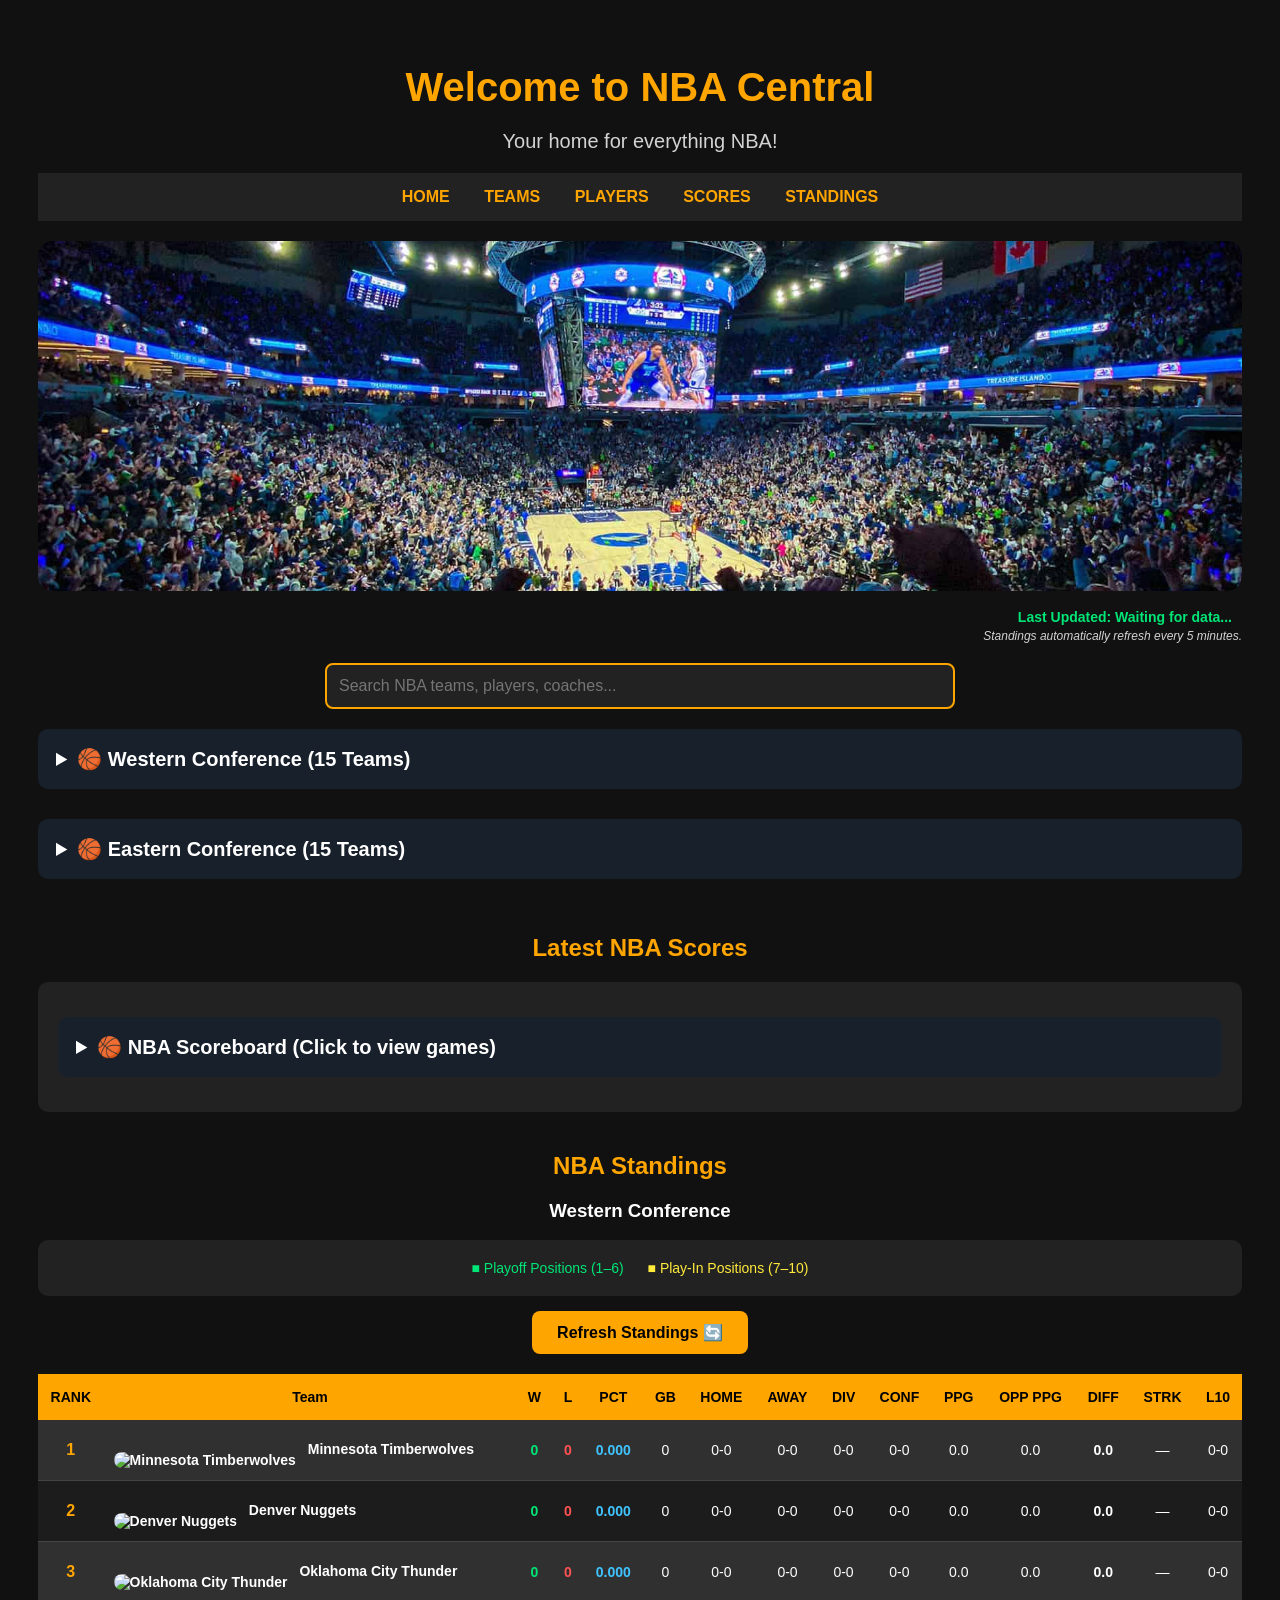
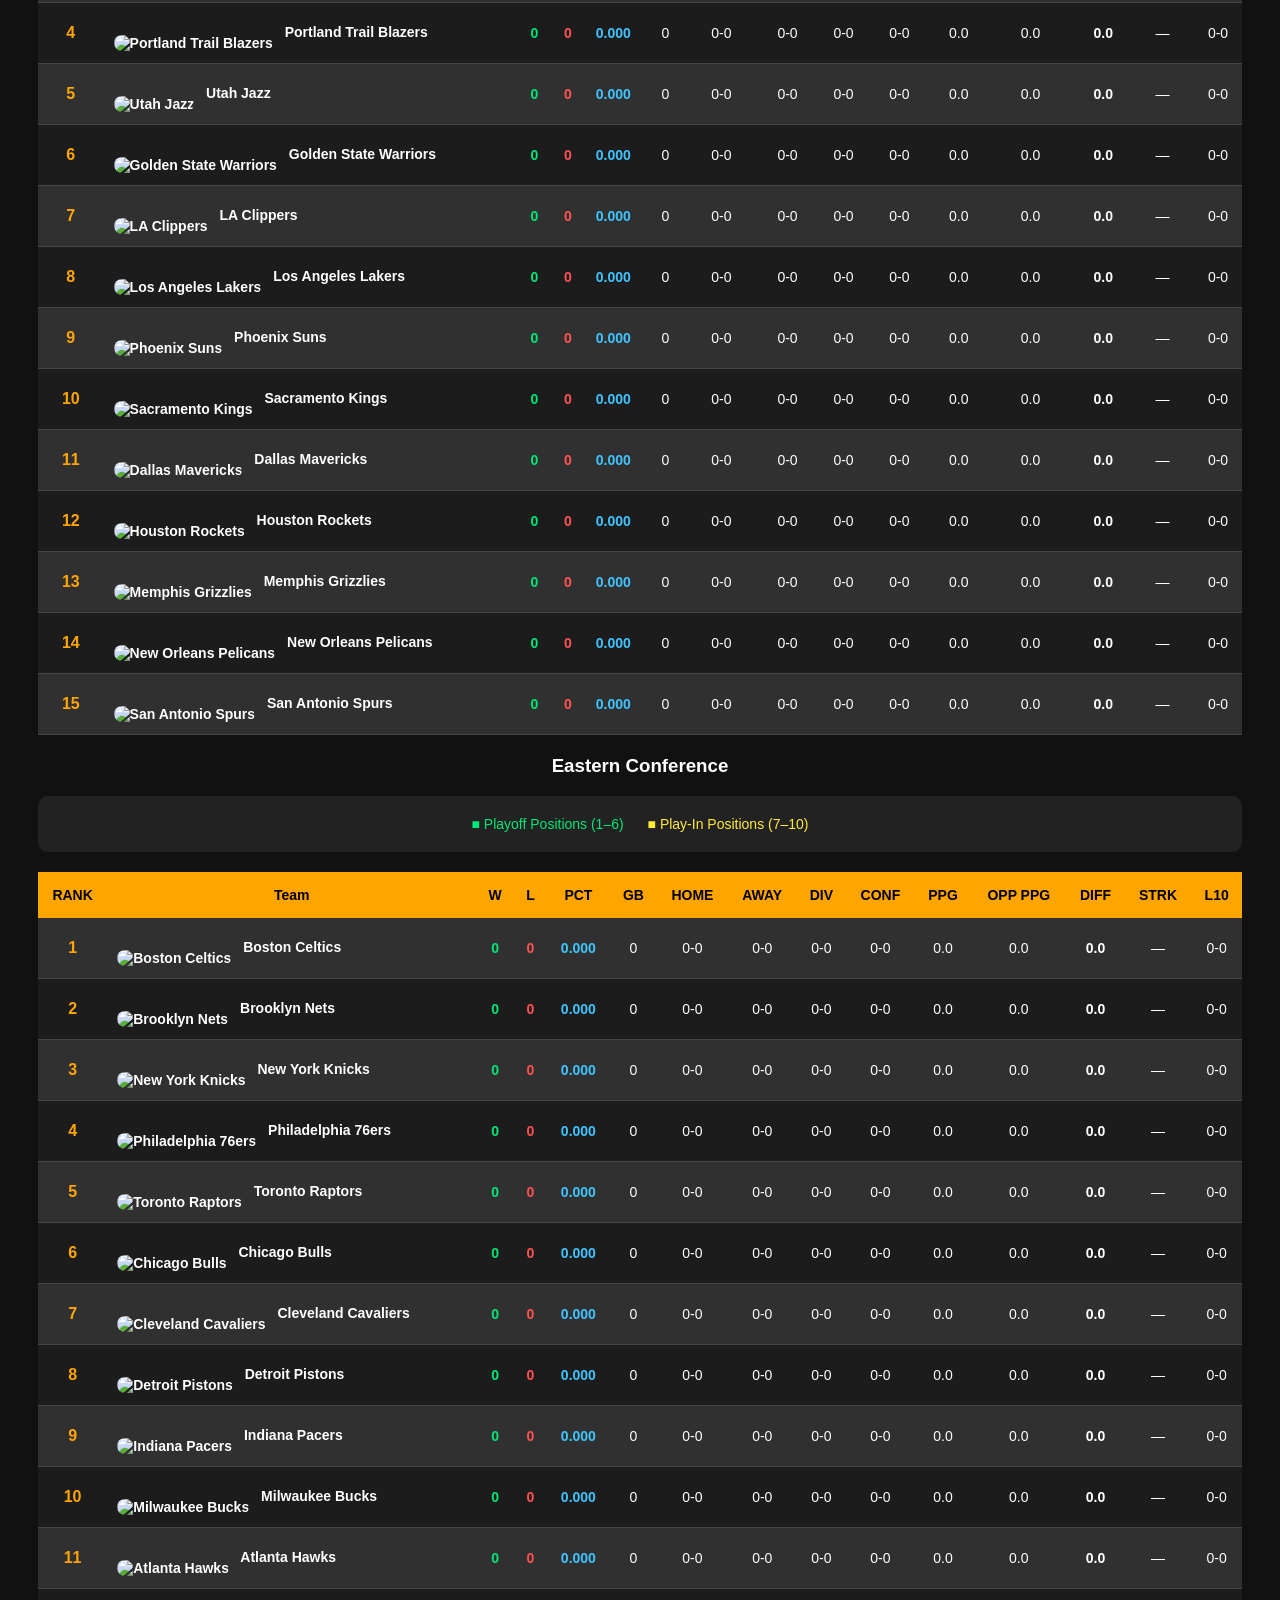
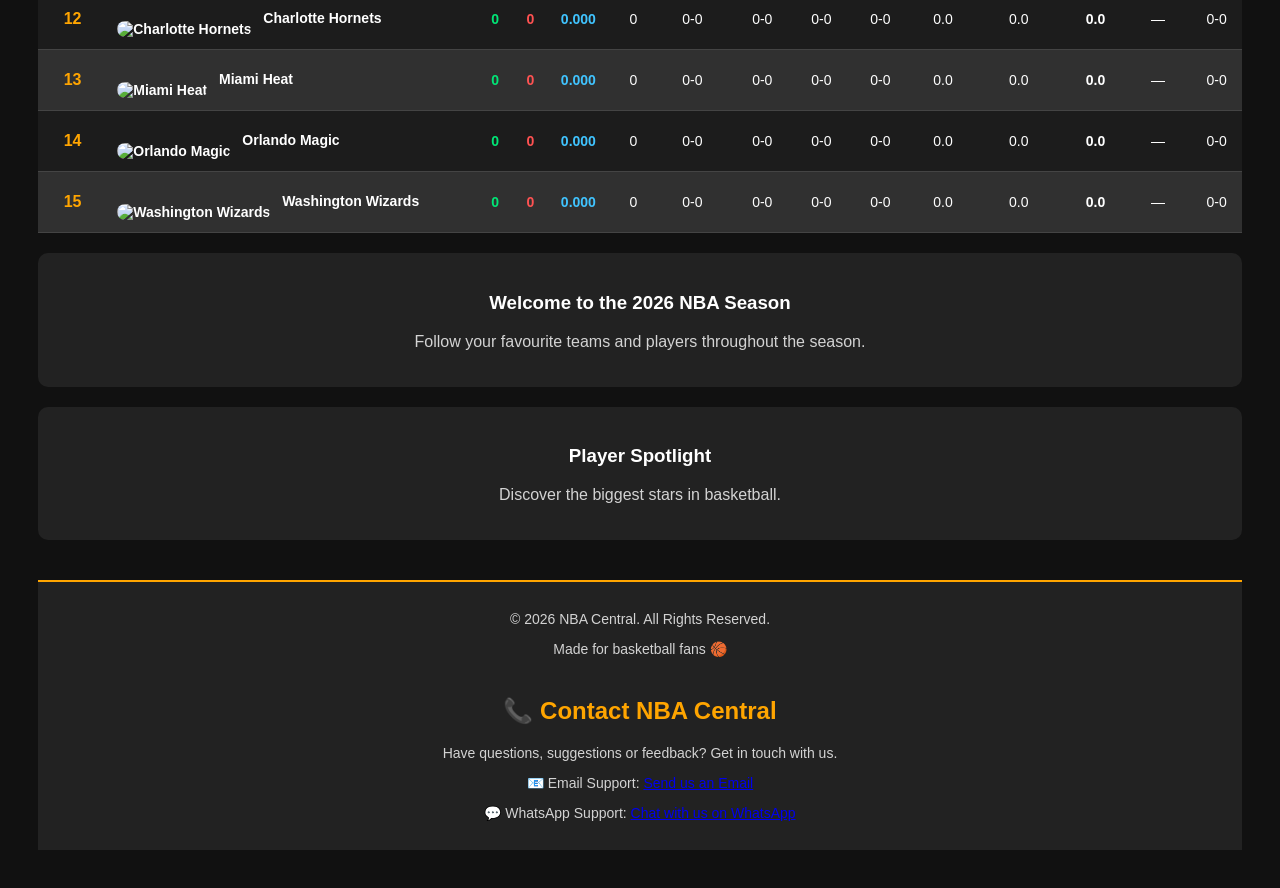
==== index.html @ dec72e50 "Add files via upload" ====
<!DOCTYPE html>
<html>
<head>
    <title>NBA Central</title>
    <link rel="stylesheet" href="style.css">
</head>
<body>

    <h1 id="home">Welcome to NBA Central</h1>

    <p>Your home for everything NBA!</p>
    <nav>
    <a href="#home">HOME</a>
    <a href="#teams">TEAMS</a>
    <a href="#players">PLAYERS</a>
    <a href="#scores">SCORES</a>
    <a href="#standings">STANDINGS</a>
</nav>
<img src="nba.jpg" alt="NBA Basketball" width="100%">
<p id="last-updated">Last Updated: Waiting for data...</p>
<p class="refresh-note">Standings automatically refresh every 5 minutes.</p>
<input
    type="text"
    id="team-search"
    placeholder="Search NBA teams, players, coaches..."
    autocomplete="off"
    >
    <details>
    <summary>🏀 Western Conference (15 Teams)</summary>
<details>
    <summary>🏔️ Northwest Division (5 Teams)</summary>
<details class="team-card">
    <summary>Minnesota Timberwolves 🐺</summary>

    <p>Conference: Western</p>
    <p>Division: Northwest</p>
    <p>Home: Minneapolis</p>
    <h4>Coaching Staff</h4>

<h5>Head Coach</h5>
<ul>
    <li>Chris Finch</li>
</ul>

<h5>Assistant Coaches</h5>
<ul>
    <li>Pablo Prigioni</li>
    <li>Elston Turner</li>
</ul>
    <h4>Team Roster</h4>

<div id="wolves-roster">
    <p>Loading roster...</p>
</div>
<h4>Injury Report 🏥</h4>

<div id="wolves-injuries">
    <p>Loading injury report...</p>
</div>
<h4>Western Conference Standings</h4>

<div id="wolves-standings">
    <p>Loading standings...</p>
</div>
</details>
<div class="team-card">
    <h3>Denver Nuggets</h3>
    <p>Conference: Western</p>
    <p>Division: Northwest</p>
    <p>Home: Denver</p>
</div>
<div class="team-card">
    <h3>Oklahoma City Thunder</h3>
    <p>Conference: Western</p>
    <p>Division: Northwest</p>
    <p>Home: Oklahoma City</p>
</div>
<div class="team-card">
    <h3>Portland Trail Blazers</h3>
    <p>Conference: Western</p>
    <p>Division: Northwest</p>
    <p>Home: Portland</p>
</div>
<div class="team-card">
    <h3>Utah Jazz</h3>
    <p>Conference: Western</p>
    <p>Division: Northwest</p>
    <p>Home: Salt Lake City</p>
</div>
</details>
<details>
    <summary>🌊 Pacific Division (5 Teams)</summary>
<div class="team-card">
    <h3>Golden State Warriors</h3>
    <p>Conference: Western</p>
    <p>Division: Pacific</p>
    <p>Home: San Francisco</p>
</div>
<div class="team-card">
    <h3>Los Angeles Clippers</h3>
    <p>Conference: Western</p>
    <p>Division: Pacific</p>
    <p>Home: Los Angeles</p>
</div>
<div class="team-card">
    <h3>Los Angeles Lakers</h3>
    <p>Conference: Western</p>
    <p>Division: Pacific</p>
    <p>Home: Los Angeles</p>
</div>
<div class="team-card">
    <h3>Phoenix Suns</h3>
    <p>Conference: Western</p>
    <p>Division: Pacific</p>
    <p>Home: Phoenix</p>
</div>
<div class="team-card">
    <h3>Sacramento Kings</h3>
    <p>Conference: Western</p>
    <p>Division: Pacific</p>
    <p>Home: Sacramento</p>
</div>
</details>
<details>
    <summary>⭐ Southwest Division (5 Teams)</summary>
<div class="team-card">
    <h3>Dallas Mavericks</h3>
    <p>Conference: Western</p>
    <p>Division: Southwest</p>
    <p>Home: Dallas</p>
</div>
<div class="team-card">
    <h3>Houston Rockets</h3>
    <p>Conference: Western</p>
    <p>Division: Southwest</p>
    <p>Home: Houston</p>
</div>
<div class="team-card">
    <h3>Memphis Grizzlies</h3>
    <p>Conference: Western</p>
    <p>Division: Southwest</p>
    <p>Home: Memphis</p>
</div>
<div class="team-card">
    <h3>New Orleans Pelicans</h3>
    <p>Conference: Western</p>
    <p>Division: Southwest</p>
    <p>Home: New Orleans</p>
</div>
<div class="team-card">
    <h3>San Antonio Spurs</h3>
    <p>Conference: Western</p>
    <p>Division: Southwest</p>
    <p>Home: San Antonio</p>
</div>
</details>
</details>
<details>
    <summary>🏀 Eastern Conference (15 Teams)</summary>
<details>
    <summary>🌆 Atlantic Division (5 Teams)</summary>
<div class="team-card">
    <h3>Boston Celtics</h3>
    <p>Conference: Eastern</p>
    <p>Division: Atlantic</p>
    <p>Home: Boston</p>
</div>
<div class="team-card">
    <h3>Brooklyn Nets</h3>
    <p>Conference: Eastern</p>
    <p>Division: Atlantic</p>
    <p>Home: Brooklyn</p>
</div>
<div class="team-card">
    <h3>New York Knicks</h3>
    <p>Conference: Eastern</p>
    <p>Division: Atlantic</p>
    <p>Home: New York</p>
</div>
<div class="team-card">
    <h3>Philadelphia 76ers</h3>
    <p>Conference: Eastern</p>
    <p>Division: Atlantic</p>
    <p>Home: Philadelphia</p>
</div>
<div class="team-card">
    <h3>Toronto Raptors</h3>
    <p>Conference: Eastern</p>
    <p>Division: Atlantic</p>
    <p>Home: Toronto</p>
</div>
</details>
<details>
    <summary>🏙️ Central Division (5 Teams)</summary>
<div class="team-card">
    <h3>Chicago Bulls</h3>
    <p>Conference: Eastern</p>
    <p>Division: Central</p>
    <p>Home: Chicago</p>
</div>
<div class="team-card">
    <h3>Cleveland Cavaliers</h3>
    <p>Conference: Eastern</p>
    <p>Division: Central</p>
    <p>Home: Cleveland</p>
</div>
<div class="team-card">
    <h3>Detroit Pistons</h3>
    <p>Conference: Eastern</p>
    <p>Division: Central</p>
    <p>Home: Detroit</p>
</div>
<div class="team-card">
    <h3>Indiana Pacers</h3>
    <p>Conference: Eastern</p>
    <p>Division: Central</p>
    <p>Home: Indianapolis</p>
</div>
<div class="team-card">
    <h3>Milwaukee Bucks</h3>
    <p>Conference: Eastern</p>
    <p>Division: Central</p>
    <p>Home: Milwaukee</p>
</div>
</details>
<details>
    <summary>🌴 Southeast Division (5 Teams)</summary>
<div class="team-card">
    <h3>Atlanta Hawks</h3>
    <p>Conference: Eastern</p>
    <p>Division: Southeast</p>
    <p>Home: Atlanta</p>
</div>
<div class="team-card">
    <h3>Charlotte Hornets</h3>
    <p>Conference: Eastern</p>
    <p>Division: Southeast</p>
    <p>Home: Charlotte</p>
</div>
<div class="team-card">
    <h3>Miami Heat</h3>
    <p>Conference: Eastern</p>
    <p>Division: Southeast</p>
    <p>Home: Miami</p>
</div>
<div class="team-card">
    <h3>Orlando Magic</h3>
    <p>Conference: Eastern</p>
    <p>Division: Southeast</p>
    <p>Home: Orlando</p>
</div>
<div class="team-card">
    <h3>Washington Wizards</h3>
    <p>Conference: Eastern</p>
    <p>Division: Southeast</p>
    <p>Home: Washington, D.C.</p>
</div>
</details>
</details>
<h2 id="scores">Latest NBA Scores</h2>
<div>
    <details>
    <summary>🏀 NBA Scoreboard (Click to view games)</summary>
    <details>
    <summary>🔴 Live Games (Click to view)</summary>
    <div id="live-games">
    <h4>🔴 Live Games</h4>
</div>
</details>
<details>
    <summary>📅 Upcoming Fixtures (Click to view)</summary>
    <div id="upcoming-games">
</div>
</details>
<details>
    <summary>🏁 Past Results (Click to view)</summary>
    <div id="past-games">
</div>
</details>
</details>
</div>
<h2 id="standings">NBA Standings</h2>
<h3>Western Conference</h3>
<div class="playoff-legend">
    <span class="legend-playoff">■ Playoff Positions (1–6)</span>
    <span class="legend-playin">■ Play-In Positions (7–10)</span>
</div>
</div>
<button id="refresh-button">Refresh Standings 🔄</button>
<table id="west-standings">
    <tr>
        <th>RANK</th>
        <th>Team</th>
        <th>W</th>
        <th>L</th>
        <th>PCT</th>
        <th>GB</th>
        <th>HOME</th>
        <th>AWAY</th>
        <th>DIV</th>
        <th>CONF</th>
        <th>PPG</th>
        <th>OPP PPG</th>
        <th>DIFF</th>
        <th>STRK</th>
        <th>L10</th>
    </tr>
    <tr>
    <td>1</td>
    <td><img class="team-logo" src="https://a.espncdn.com/i/teamlogos/nba/500/min.png" alt="Minnesota Timberwolves"> Minnesota Timberwolves</td>
    <td>0</td>
    <td>0</td>
    <td>0.000</td>
    <td>0</td>
    <td>0-0</td>
    <td>0-0</td>
    <td>0-0</td>
    <td>0-0</td>
    <td>0.0</td>
    <td>0.0</td>
    <td>0.0</td>
    <td>—</td>
    <td>0-0</td>
</tr>
<tr>
    <td>2</td>
    <td><img class="team-logo" src="https://a.espncdn.com/i/teamlogos/nba/500/den.png" alt="Denver Nuggets"> Denver Nuggets</td>
    <td>0</td><td>0</td><td>0.000</td><td>0</td>
    <td>0-0</td><td>0-0</td><td>0-0</td><td>0-0</td>
    <td>0.0</td><td>0.0</td><td>0.0</td><td>—</td><td>0-0</td>
</tr>
<tr>
    <td>3</td>
    <td><img class="team-logo" src="https://a.espncdn.com/i/teamlogos/nba/500/okc.png" alt="Oklahoma City Thunder"> Oklahoma City Thunder</td>
    <td>0</td><td>0</td><td>0.000</td><td>0</td>
    <td>0-0</td><td>0-0</td><td>0-0</td><td>0-0</td>
    <td>0.0</td><td>0.0</td><td>0.0</td><td>—</td><td>0-0</td>
</tr>
<tr>
    <td>4</td>
    <td><img class="team-logo" src="https://a.espncdn.com/i/teamlogos/nba/500/por.png" alt="Portland Trail Blazers"> Portland Trail Blazers</td>
    <td>0</td><td>0</td><td>0.000</td><td>0</td>
    <td>0-0</td><td>0-0</td><td>0-0</td><td>0-0</td>
    <td>0.0</td><td>0.0</td><td>0.0</td><td>—</td><td>0-0</td>
</tr>
<tr>
    <td>5</td>
    <td><img class="team-logo" src="https://a.espncdn.com/i/teamlogos/nba/500/utah.png" alt="Utah Jazz"> Utah Jazz</td>
    <td>0</td><td>0</td><td>0.000</td><td>0</td>
    <td>0-0</td><td>0-0</td><td>0-0</td><td>0-0</td>
    <td>0.0</td><td>0.0</td><td>0.0</td><td>—</td><td>0-0</td>
</tr>
<tr>
    <td>6</td>
    <td><img class="team-logo" src="https://a.espncdn.com/i/teamlogos/nba/500/gs.png" alt="Golden State Warriors"> Golden State Warriors</td>
    <td>0</td><td>0</td><td>0.000</td><td>0</td>
    <td>0-0</td><td>0-0</td><td>0-0</td><td>0-0</td>
    <td>0.0</td><td>0.0</td><td>0.0</td><td>—</td><td>0-0</td>
</tr>
<tr>
    <td>7</td>
    <td><img class="team-logo" src="https://a.espncdn.com/i/teamlogos/nba/500/lac.png" alt="LA Clippers"> LA Clippers</td>
    <td>0</td><td>0</td><td>0.000</td><td>0</td>
    <td>0-0</td><td>0-0</td><td>0-0</td><td>0-0</td>
    <td>0.0</td><td>0.0</td><td>0.0</td><td>—</td><td>0-0</td>
</tr>
<tr>
    <td>8</td>
    <td><img class="team-logo" src="https://a.espncdn.com/i/teamlogos/nba/500/lal.png" alt="Los Angeles Lakers"> Los Angeles Lakers</td>
    <td>0</td><td>0</td><td>0.000</td><td>0</td>
    <td>0-0</td><td>0-0</td><td>0-0</td><td>0-0</td>
    <td>0.0</td><td>0.0</td><td>0.0</td><td>—</td><td>0-0</td>
</tr>
<tr>
    <td>9</td>
    <td><img class="team-logo" src="https://a.espncdn.com/i/teamlogos/nba/500/phx.png" alt="Phoenix Suns"> Phoenix Suns</td>
    <td>0</td><td>0</td><td>0.000</td><td>0</td>
    <td>0-0</td><td>0-0</td><td>0-0</td><td>0-0</td>
    <td>0.0</td><td>0.0</td><td>0.0</td><td>—</td><td>0-0</td>
</tr>
<tr>
    <td>10</td>
    <td><img class="team-logo" src="https://a.espncdn.com/i/teamlogos/nba/500/sac.png" alt="Sacramento Kings"> Sacramento Kings</td>
    <td>0</td><td>0</td><td>0.000</td><td>0</td>
    <td>0-0</td><td>0-0</td><td>0-0</td><td>0-0</td>
    <td>0.0</td><td>0.0</td><td>0.0</td><td>—</td><td>0-0</td>
</tr>
<tr>
    <td>11</td>
    <td><img class="team-logo" src="https://a.espncdn.com/i/teamlogos/nba/500/dal.png" alt="Dallas Mavericks"> Dallas Mavericks</td>
    <td>0</td><td>0</td><td>0.000</td><td>0</td>
    <td>0-0</td><td>0-0</td><td>0-0</td><td>0-0</td>
    <td>0.0</td><td>0.0</td><td>0.0</td><td>—</td><td>0-0</td>
</tr>
<tr>
    <td>12</td>
    <td><img class="team-logo" src="https://a.espncdn.com/i/teamlogos/nba/500/hou.png" alt="Houston Rockets"> Houston Rockets</td>
    <td>0</td><td>0</td><td>0.000</td><td>0</td>
    <td>0-0</td><td>0-0</td><td>0-0</td><td>0-0</td>
    <td>0.0</td><td>0.0</td><td>0.0</td><td>—</td><td>0-0</td>
</tr>
<tr>
    <td>13</td>
    <td><img class="team-logo" src="https://a.espncdn.com/i/teamlogos/nba/500/mem.png" alt="Memphis Grizzlies"> Memphis Grizzlies</td>
    <td>0</td><td>0</td><td>0.000</td><td>0</td>
    <td>0-0</td><td>0-0</td><td>0-0</td><td>0-0</td>
    <td>0.0</td><td>0.0</td><td>0.0</td><td>—</td><td>0-0</td>
</tr>
<tr>
    <td>14</td>
    <td><img class="team-logo" src="https://a.espncdn.com/i/teamlogos/nba/500/no.png" alt="New Orleans Pelicans"> New Orleans Pelicans</td>
    <td>0</td><td>0</td><td>0.000</td><td>0</td>
    <td>0-0</td><td>0-0</td><td>0-0</td><td>0-0</td>
    <td>0.0</td><td>0.0</td><td>0.0</td><td>—</td><td>0-0</td>
</tr>
<tr>
    <td>15</td>
    <td><img class="team-logo" src="https://a.espncdn.com/i/teamlogos/nba/500/sa.png" alt="San Antonio Spurs"> San Antonio Spurs</td>
    <td>0</td><td>0</td><td>0.000</td><td>0</td>
    <td>0-0</td><td>0-0</td><td>0-0</td><td>0-0</td>
    <td>0.0</td><td>0.0</td><td>0.0</td><td>—</td><td>0-0</td>
</tr>
</table>
<h3>Eastern Conference</h3>
<div class="playoff-legend">
    <span class="legend-playoff">■ Playoff Positions (1–6)</span>
    <span class="legend-playin">■ Play-In Positions (7–10)</span>
</div>
<table id="east-standings">
    <tr>
        <th>RANK</th>
        <th>Team</th>
        <th>W</th>
        <th>L</th>
        <th>PCT</th>
        <th>GB</th>
        <th>HOME</th>
        <th>AWAY</th>
        <th>DIV</th>
        <th>CONF</th>
        <th>PPG</th>
        <th>OPP PPG</th>
        <th>DIFF</th>
        <th>STRK</th>
        <th>L10</th>
    </tr>
    <tr>
    <td>1</td>
    <td><img class="team-logo" src="https://a.espncdn.com/i/teamlogos/nba/500/bos.png" alt="Boston Celtics"> Boston Celtics</td>
    <td>0</td><td>0</td><td>0.000</td><td>0</td>
    <td>0-0</td><td>0-0</td><td>0-0</td><td>0-0</td>
    <td>0.0</td><td>0.0</td><td>0.0</td><td>—</td><td>0-0</td>
</tr>
<tr>
    <td>2</td>
    <td><img class="team-logo" src="https://a.espncdn.com/i/teamlogos/nba/500/bkn.png" alt="Brooklyn Nets"> Brooklyn Nets</td>
    <td>0</td><td>0</td><td>0.000</td><td>0</td>
    <td>0-0</td><td>0-0</td><td>0-0</td><td>0-0</td>
    <td>0.0</td><td>0.0</td><td>0.0</td><td>—</td><td>0-0</td>
</tr>
<tr>
    <td>3</td>
    <td><img class="team-logo" src="https://a.espncdn.com/i/teamlogos/nba/500/ny.png" alt="New York Knicks"> New York Knicks</td>
    <td>0</td><td>0</td><td>0.000</td><td>0</td>
    <td>0-0</td><td>0-0</td><td>0-0</td><td>0-0</td>
    <td>0.0</td><td>0.0</td><td>0.0</td><td>—</td><td>0-0</td>
</tr>
<tr>
    <td>4</td>
    <td><img class="team-logo" src="https://a.espncdn.com/i/teamlogos/nba/500/phi.png" alt="Philadelphia 76ers"> Philadelphia 76ers</td>
    <td>0</td><td>0</td><td>0.000</td><td>0</td>
    <td>0-0</td><td>0-0</td><td>0-0</td><td>0-0</td>
    <td>0.0</td><td>0.0</td><td>0.0</td><td>—</td><td>0-0</td>
</tr>
<tr>
    <td>5</td>
    <td><img class="team-logo" src="https://a.espncdn.com/i/teamlogos/nba/500/tor.png" alt="Toronto Raptors"> Toronto Raptors</td>
    <td>0</td><td>0</td><td>0.000</td><td>0</td>
    <td>0-0</td><td>0-0</td><td>0-0</td><td>0-0</td>
    <td>0.0</td><td>0.0</td><td>0.0</td><td>—</td><td>0-0</td>
</tr>
<tr>
    <td>6</td>
    <td><img class="team-logo" src="https://a.espncdn.com/i/teamlogos/nba/500/chi.png" alt="Chicago Bulls"> Chicago Bulls</td>
    <td>0</td><td>0</td><td>0.000</td><td>0</td>
    <td>0-0</td><td>0-0</td><td>0-0</td><td>0-0</td>
    <td>0.0</td><td>0.0</td><td>0.0</td><td>—</td><td>0-0</td>
</tr>
<tr>
    <td>7</td>
    <td><img class="team-logo" src="https://a.espncdn.com/i/teamlogos/nba/500/cle.png" alt="Cleveland Cavaliers"> Cleveland Cavaliers</td>
    <td>0</td><td>0</td><td>0.000</td><td>0</td>
    <td>0-0</td><td>0-0</td><td>0-0</td><td>0-0</td>
    <td>0.0</td><td>0.0</td><td>0.0</td><td>—</td><td>0-0</td>
</tr>
<tr>
    <td>8</td>
    <td><img class="team-logo" src="https://a.espncdn.com/i/teamlogos/nba/500/det.png" alt="Detroit Pistons"> Detroit Pistons</td>
    <td>0</td><td>0</td><td>0.000</td><td>0</td>
    <td>0-0</td><td>0-0</td><td>0-0</td><td>0-0</td>
    <td>0.0</td><td>0.0</td><td>0.0</td><td>—</td><td>0-0</td>
</tr>
<tr>
    <td>9</td>
    <td><img class="team-logo" src="https://a.espncdn.com/i/teamlogos/nba/500/ind.png" alt="Indiana Pacers"> Indiana Pacers</td>
    <td>0</td><td>0</td><td>0.000</td><td>0</td>
    <td>0-0</td><td>0-0</td><td>0-0</td><td>0-0</td>
    <td>0.0</td><td>0.0</td><td>0.0</td><td>—</td><td>0-0</td>
</tr>
<tr>
    <td>10</td>
    <td><img class="team-logo" src="https://a.espncdn.com/i/teamlogos/nba/500/mil.png" alt="Milwaukee Bucks"> Milwaukee Bucks</td>
    <td>0</td><td>0</td><td>0.000</td><td>0</td>
    <td>0-0</td><td>0-0</td><td>0-0</td><td>0-0</td>
    <td>0.0</td><td>0.0</td><td>0.0</td><td>—</td><td>0-0</td>
</tr>
<tr>
    <td>11</td>
    <td><img class="team-logo" src="https://a.espncdn.com/i/teamlogos/nba/500/atl.png" alt="Atlanta Hawks"> Atlanta Hawks</td>
    <td>0</td><td>0</td><td>0.000</td><td>0</td>
    <td>0-0</td><td>0-0</td><td>0-0</td><td>0-0</td>
    <td>0.0</td><td>0.0</td><td>0.0</td><td>—</td><td>0-0</td>
</tr>
<tr>
    <td>12</td>
    <td><img class="team-logo" src="https://a.espncdn.com/i/teamlogos/nba/500/cha.png" alt="Charlotte Hornets"> Charlotte Hornets</td>
    <td>0</td><td>0</td><td>0.000</td><td>0</td>
    <td>0-0</td><td>0-0</td><td>0-0</td><td>0-0</td>
    <td>0.0</td><td>0.0</td><td>0.0</td><td>—</td><td>0-0</td>
</tr>
<tr>
    <td>13</td>
    <td><img class="team-logo" src="https://a.espncdn.com/i/teamlogos/nba/500/mia.png" alt="Miami Heat"> Miami Heat</td>
    <td>0</td><td>0</td><td>0.000</td><td>0</td>
    <td>0-0</td><td>0-0</td><td>0-0</td><td>0-0</td>
    <td>0.0</td><td>0.0</td><td>0.0</td><td>—</td><td>0-0</td>
</tr>
<tr>
    <td>14</td>
    <td><img class="team-logo" src="https://a.espncdn.com/i/teamlogos/nba/500/orl.png" alt="Orlando Magic"> Orlando Magic</td>
    <td>0</td><td>0</td><td>0.000</td><td>0</td>
    <td>0-0</td><td>0-0</td><td>0-0</td><td>0-0</td>
    <td>0.0</td><td>0.0</td><td>0.0</td><td>—</td><td>0-0</td>
</tr>
<tr>
    <td>15</td>
    <td><img class="team-logo" src="https://a.espncdn.com/i/teamlogos/nba/500/wsh.png" alt="Washington Wizards"> Washington Wizards</td>
    <td>0</td><td>0</td><td>0.000</td><td>0</td>
    <td>0-0</td><td>0-0</td><td>0-0</td><td>0-0</td>
    <td>0.0</td><td>0.0</td><td>0.0</td><td>—</td><td>0-0</td>
</tr>
</table>

<div>
    <h3>Welcome to the 2026 NBA Season</h3>
    <p>Follow your favourite teams and players throughout the season.</p>
</div>

<div>
    <h3>Player Spotlight</h3>
    <p>Discover the biggest stars in basketball.</p>
</div>

<footer>
    <p>© 2026 NBA Central. All Rights Reserved.</p>
    <p>Made for basketball fans 🏀</p>
    <section id="customer-support">
    <h2>📞 Contact NBA Central</h2>
    <p>Have questions, suggestions or feedback? Get in touch with us.</p>

    <p>
        📧 Email Support:
        <a href="mailto:burudidonald2005@gmail.com">
            Send us an Email
        </a>
    </p>

    <p>
        💬 WhatsApp Support:
        <a href="https://wa.me/254791412622" target="_blank">
            Chat with us on WhatsApp
        </a>
    </p>
</section>
</footer>
<script src="script.js"></script>
</body>
</html>
---- style.css ----
body {
    background-color: #111111;
    color: white;
    font-family: Arial, sans-serif;
}h1 {
    color: orange;
    text-align: center;
    font-size: 40px;
}p {
    text-align: center;
    font-size: 20px;
    color: lightgray;
}body {
    padding: 30px;
}

h1 {
    margin-bottom: 20px;
}nav {
    text-align: center;
    background-color: #222222;
    padding: 15px;
}

nav a {
    color: orange;
    text-decoration: none;
    margin: 15px;
    font-weight: bold;
}
h2 {
    color: orange;
    text-align: center;
    margin-top: 40px;
}

div {
    background-color: #222222;
    padding: 20px;
    margin: 20px 0;
    border-radius: 10px;
}

h3 {
    color: white;
    text-align: center;
}

div p {
    color: lightgray;
    font-size: 16px;
}img {
    width: 100%;
    height: 350px;
    object-fit: cover;
    border-radius: 15px;
    margin-top: 20px;
}footer {
    background-color: #222222;
    padding: 15px;
    margin-top: 40px;
    text-align: center;
    border-top: 2px solid orange;
}

footer p {
    font-size: 14px;
    color: lightgray;
}.team-card {
    background-color: #1c2c50;
    padding: 25px;
    margin: 20px auto;
    border-radius: 12px;
    max-width: 500px;
    border: 2px solid orange;
}

.team-card h3 {
    color: orange;
    font-size: 24px;
}

.team-card p {
    color: white;
    font-size: 16px;
}
table {
    width: 100%;
    border-collapse: collapse;
    background-color: #222222;
    margin: 20px 0;
    font-size: 14px;
}

th {
    background-color: orange;
    color: black;
    padding: 15px 10px;
    text-align: center;
}

td {
    padding: 12px 10px;
    text-align: center;
    border-bottom: 1px solid #444444;
}

tr:hover {
    background-color: #333333;
}
tr:nth-child(even) {
    background-color: #303030;
}

tr:nth-child(odd) {
    background-color: #1c1c1c;
}
tr:nth-child(even) {
    background-color: #303030;
}

tr:nth-child(odd) {
    background-color: #1c1c1c;
}
.team-logo {
    width: 30px;
    height: 30px;
    object-fit: contain;
    vertical-align: middle;
    margin-right: 8px;
}
td:first-child {
    color: orange;
    font-weight: bold;
    font-size: 16px;
}
td:nth-child(2) {
    text-align: left;
    font-weight: bold;
    white-space: nowrap;
}
table {
    min-width: 1200px;
}

body {
    overflow-x: auto;
}
/* Wins - Green */
td:nth-child(3) {
    color: #00e676;
    font-weight: bold;
}

/* Losses - Red */
td:nth-child(4) {
    color: #ff5252;
    font-weight: bold;
}
/* Winning Percentage */
td:nth-child(5) {
    color: #40c4ff;
    font-weight: bold;
}
/* Point Difference */
td:nth-child(13) {
    font-weight: bold;
}
td:nth-child(2):hover {
    color: orange;
    cursor: pointer;
    transform: scale(1.03);
}
#last-updated {
    color: #00e676;
    font-size: 14px;
    text-align: right;
    margin-right: 10px;
    font-weight: bold;
}
.refresh-note {
    color: lightgray;
    font-size: 12px;
    text-align: right;
    margin-top: -10px;
    font-style: italic;
}
#team-search {
    width: 50%;
    padding: 12px;
    margin: 20px auto;
    display: block;
    border: 2px solid orange;
    border-radius: 8px;
    background-color: #222222;
    color: white;
    font-size: 16px;
}
/* Playoff positions */
.playoff-team {
    border-left: 5px solid #00e676;
}

/* Play-In positions */
.playin-team {
    border-left: 5px solid #ffeb3b;
}
.playoff-legend {
    text-align: center;
    margin: 15px 0;
    font-size: 14px;
}

.legend-playoff {
    color: #00e676;
    margin-right: 20px;
}

.legend-playin {
    color: #ffeb3b;
}
#refresh-button {
    display: block;
    margin: 5px auto 20px;
    padding: 12px 25px;
    background-color: orange;
    color: black;
    border: none;
    border-radius: 8px;
    font-size: 16px;
    font-weight: bold;
    cursor: pointer;
}
#refresh-button:hover {
    background-color: #ff8c00;
    transform: scale(1.05);
}
/* NBA SCOREBOARD */

#live-games,
#upcoming-games,
#past-games {
    background: #18202b;
    padding: 20px;
    margin: 20px 0;
    border-radius: 12px;
    color: white;
}

#live-games h4,
#upcoming-games h4,
#past-games h4 {
    font-size: 20px;
    margin-bottom: 15px;
}
.game-card {
    background: #263445;
    padding: 15px;
    margin: 12px 0;
    border-radius: 10px;
    border-left: 4px solid #00a8ff;
    transition: 0.3s;
}

.game-card:hover {
    transform: scale(1.01);
    background: #32465c;
}

.game-card h4 {
    font-size: 17px;
    margin-bottom: 10px;
}

.game-card p {
    font-size: 14px;
    margin: 6px 0;
}
.game-card p:first-of-type {
    font-size: 22px;
    font-weight: bold;
    color: #ffffff;
}

.game-card p:last-of-type {
    color: #aebdce;
    font-size: 13px;
}
#live-games h4 {
    color: #ff4545;
}

#upcoming-games h4 {
    color: #00a8ff;
}

#past-games h4 {
    color: #00d68f;
}
.team-info img {
    width: 45px;
    height: 45px;
    object-fit: contain;
}

.team-info {
    display: flex;
    align-items: center;
    justify-content: space-between;
    gap: 15px;
}

.team-info div {
    display: flex;
    align-items: center;
    gap: 8px;
}

.team-info h3 {
    font-size: 20px;
    white-space: nowrap;
}
.live-game {
    border-left: 5px solid #ff3333;
    box-shadow: 0 0 10px rgba(255, 51, 51, 0.2);
}

.live-game:hover {
    border-left: 5px solid #ff0000;
}
.live-badge {
    display: inline-block;
    background: #ff3333;
    color: white;
    padding: 5px 10px;
    border-radius: 5px;
    font-size: 11px;
    font-weight: bold;
    margin-bottom: 10px;
    animation: livePulse 1.5s infinite;
}

@keyframes livePulse {
    50% {
        opacity: 0.5;
    }
}
/* COLLAPSIBLE SCOREBOARD */

details summary {
    background: #18202b;
    color: white;
    padding: 18px;
    border-radius: 10px;
    cursor: pointer;
    font-size: 20px;
    font-weight: bold;
    margin: 15px 0;
}

details summary:hover {
    background: #263445;
}

details[open] summary {
    border-bottom-left-radius: 0;
    border-bottom-right-radius: 0;
}
#wolves-injuries li {
    margin-bottom: 15px;
    padding: 10px;
    background: #333;
color: white;
    border-radius: 8px;
}

#wolves-injuries li p {
    margin-top: 5px;
    font-size: 14px;
}
.injury-status.out {
    color: red;
    font-weight: bold;
}
.injury-status.day-to-day {
    color: orange;
    font-weight: bold;
}
.injury-status.questionable {
    color: yellow;
    font-weight: bold;
}
.highlight-thumbnail {
    width: 100%;
    max-width: 450px;
    height: 250px;
    object-fit: cover;
    border-radius: 12px;
    display: block;
    margin: 15px 0;
    transition: 0.3s;
}

.highlight-thumbnail:hover {
    transform: scale(1.02);
}
}

.game-card a {
    display: inline-block;
    color: #00aaff;
    font-weight: bold;
    text-decoration: none;
    margin-bottom: 10px;
}
.game-recap {
    background: #292929;
    padding: 12px;
    border-left: 4px solid #00aaff;
    border-radius: 5px;
    font-size: 14px;
    line-height: 1.5;
    color: white;
    margin-top: 10px;
}
#wolves-standings {
    width: 100%;
    max-width: 700px;
    overflow-x: auto;
    box-sizing: border-box;
}

#wolves-standings table {
    width: 100%;
    min-width: 400px;
    border-collapse: collapse;
    table-layout: fixed;
    font-size: 13px;
}

#wolves-standings th,
#wolves-standings td {
    padding: 8px 5px;
    text-align: center;
    border-bottom: 1px solid #444;
    color: white;
}

#wolves-standings th {
    background: #222;
}

#wolves-standings tr:nth-child(even) {
    background: #333;
}

#wolves-standings th:nth-child(2),
#wolves-standings td:nth-child(2) {
    width: 65%;
    text-align: left;
}
.past-game {
    background: #17212d;
    border-left: 4px solid #f5a623;
    padding: 18px;
    margin-bottom: 18px;
    border-radius: 12px;
}
.game-card a {
    display: inline-block;
    background: #00a8ff;
    color: white;
    padding: 10px 16px;
    border-radius: 8px;
    text-decoration: none;
    font-weight: bold;
    margin: 10px 0;
}

.game-card a:hover {
    background: #0077b6;
}
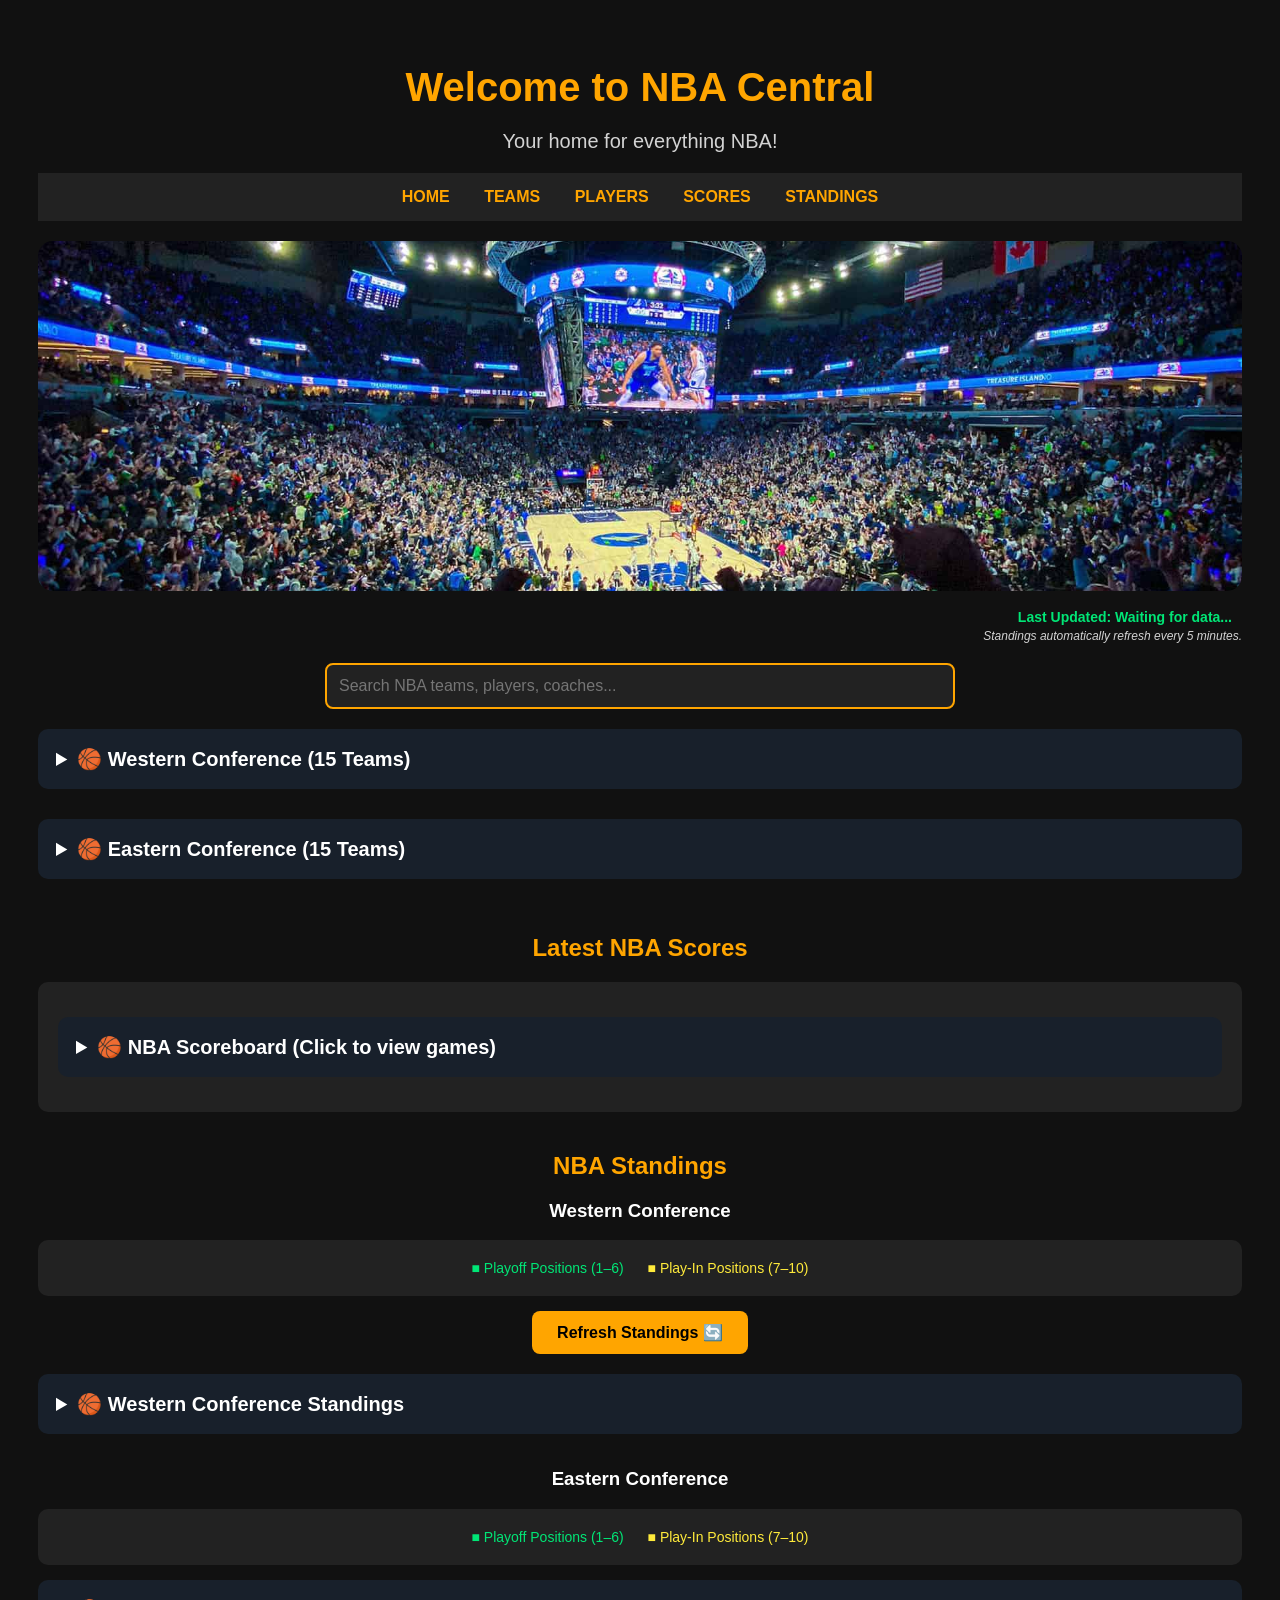
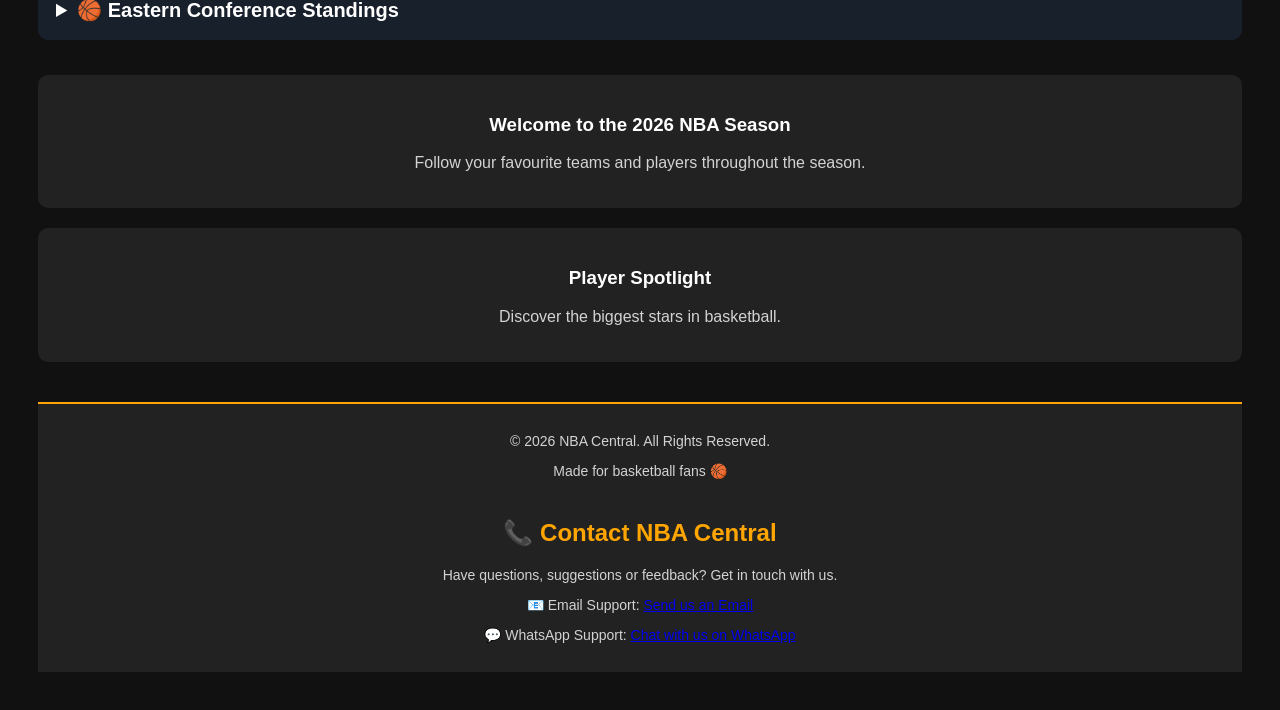
==== commit a9c21f64: "Update NBA Central HTML" ====
--- a/index.html
+++ b/index.html
@@ -30,100 +30,16 @@
     <summary>🏀 Western Conference (15 Teams)</summary>
 <details>
     <summary>🏔️ Northwest Division (5 Teams)</summary>
-<details class="team-card">
-    <summary>Minnesota Timberwolves 🐺</summary>
-
-    <p>Conference: Western</p>
-    <p>Division: Northwest</p>
-    <p>Home: Minneapolis</p>
-    <h4>Coaching Staff</h4>
-
-<h5>Head Coach</h5>
-<ul>
-    <li>Chris Finch</li>
-</ul>
-
-<h5>Assistant Coaches</h5>
-<ul>
-    <li>Pablo Prigioni</li>
-    <li>Elston Turner</li>
-</ul>
-    <h4>Team Roster</h4>
-
-<div id="wolves-roster">
-    <p>Loading roster...</p>
-</div>
-<h4>Injury Report 🏥</h4>
-
-<div id="wolves-injuries">
-    <p>Loading injury report...</p>
-</div>
-<h4>Western Conference Standings</h4>
-
-<div id="wolves-standings">
-    <p>Loading standings...</p>
-</div>
-</details>
-<div class="team-card">
-    <h3>Denver Nuggets</h3>
-    <p>Conference: Western</p>
-    <p>Division: Northwest</p>
-    <p>Home: Denver</p>
-</div>
-<div class="team-card">
-    <h3>Oklahoma City Thunder</h3>
-    <p>Conference: Western</p>
-    <p>Division: Northwest</p>
-    <p>Home: Oklahoma City</p>
-</div>
-<div class="team-card">
-    <h3>Portland Trail Blazers</h3>
-    <p>Conference: Western</p>
-    <p>Division: Northwest</p>
-    <p>Home: Portland</p>
-</div>
-<div class="team-card">
-    <h3>Utah Jazz</h3>
-    <p>Conference: Western</p>
-    <p>Division: Northwest</p>
-    <p>Home: Salt Lake City</p>
-</div>
+    <div id="northwest-teams"></div>
+
 </details>
 <details>
     <summary>🌊 Pacific Division (5 Teams)</summary>
-<div class="team-card">
-    <h3>Golden State Warriors</h3>
-    <p>Conference: Western</p>
-    <p>Division: Pacific</p>
-    <p>Home: San Francisco</p>
-</div>
-<div class="team-card">
-    <h3>Los Angeles Clippers</h3>
-    <p>Conference: Western</p>
-    <p>Division: Pacific</p>
-    <p>Home: Los Angeles</p>
-</div>
-<div class="team-card">
-    <h3>Los Angeles Lakers</h3>
-    <p>Conference: Western</p>
-    <p>Division: Pacific</p>
-    <p>Home: Los Angeles</p>
-</div>
-<div class="team-card">
-    <h3>Phoenix Suns</h3>
-    <p>Conference: Western</p>
-    <p>Division: Pacific</p>
-    <p>Home: Phoenix</p>
-</div>
-<div class="team-card">
-    <h3>Sacramento Kings</h3>
-    <p>Conference: Western</p>
-    <p>Division: Pacific</p>
-    <p>Home: Sacramento</p>
-</div>
+    <div id="pacific-teams"></div>
 </details>
 <details>
     <summary>⭐ Southwest Division (5 Teams)</summary>
+    <div id="southwest-teams"></div>
 <div class="team-card">
     <h3>Dallas Mavericks</h3>
     <p>Conference: Western</p>
@@ -160,6 +76,7 @@
     <summary>🏀 Eastern Conference (15 Teams)</summary>
 <details>
     <summary>🌆 Atlantic Division (5 Teams)</summary>
+    <div id="atlantic-teams"></div>F
 <div class="team-card">
     <h3>Boston Celtics</h3>
     <p>Conference: Eastern</p>
@@ -193,6 +110,7 @@
 </details>
 <details>
     <summary>🏙️ Central Division (5 Teams)</summary>
+    <div id="central-teams"></div>
 <div class="team-card">
     <h3>Chicago Bulls</h3>
     <p>Conference: Eastern</p>
@@ -226,36 +144,7 @@
 </details>
 <details>
     <summary>🌴 Southeast Division (5 Teams)</summary>
-<div class="team-card">
-    <h3>Atlanta Hawks</h3>
-    <p>Conference: Eastern</p>
-    <p>Division: Southeast</p>
-    <p>Home: Atlanta</p>
-</div>
-<div class="team-card">
-    <h3>Charlotte Hornets</h3>
-    <p>Conference: Eastern</p>
-    <p>Division: Southeast</p>
-    <p>Home: Charlotte</p>
-</div>
-<div class="team-card">
-    <h3>Miami Heat</h3>
-    <p>Conference: Eastern</p>
-    <p>Division: Southeast</p>
-    <p>Home: Miami</p>
-</div>
-<div class="team-card">
-    <h3>Orlando Magic</h3>
-    <p>Conference: Eastern</p>
-    <p>Division: Southeast</p>
-    <p>Home: Orlando</p>
-</div>
-<div class="team-card">
-    <h3>Washington Wizards</h3>
-    <p>Conference: Eastern</p>
-    <p>Division: Southeast</p>
-    <p>Home: Washington, D.C.</p>
-</div>
+    <div id="southeast-teams"></div>
 </details>
 </details>
 <h2 id="scores">Latest NBA Scores</h2>
@@ -288,7 +177,9 @@
 </div>
 </div>
 <button id="refresh-button">Refresh Standings 🔄</button>
-<table id="west-standings">
+<details>
+    <summary>🏀 Western Conference Standings</summary>
+    <table id="west-standings">
     <tr>
         <th>RANK</th>
         <th>Team</th>
@@ -422,12 +313,15 @@
     <td>0.0</td><td>0.0</td><td>0.0</td><td>—</td><td>0-0</td>
 </tr>
 </table>
+</details>
 <h3>Eastern Conference</h3>
 <div class="playoff-legend">
     <span class="legend-playoff">■ Playoff Positions (1–6)</span>
     <span class="legend-playin">■ Play-In Positions (7–10)</span>
 </div>
-<table id="east-standings">
+<details>
+    <summary>🏀 Eastern Conference Standings</summary>
+    <table id="east-standings">
     <tr>
         <th>RANK</th>
         <th>Team</th>
@@ -551,7 +445,7 @@
     <td>0.0</td><td>0.0</td><td>0.0</td><td>—</td><td>0-0</td>
 </tr>
 </table>
-
+</details>
 <div>
     <h3>Welcome to the 2026 NBA Season</h3>
     <p>Follow your favourite teams and players throughout the season.</p>
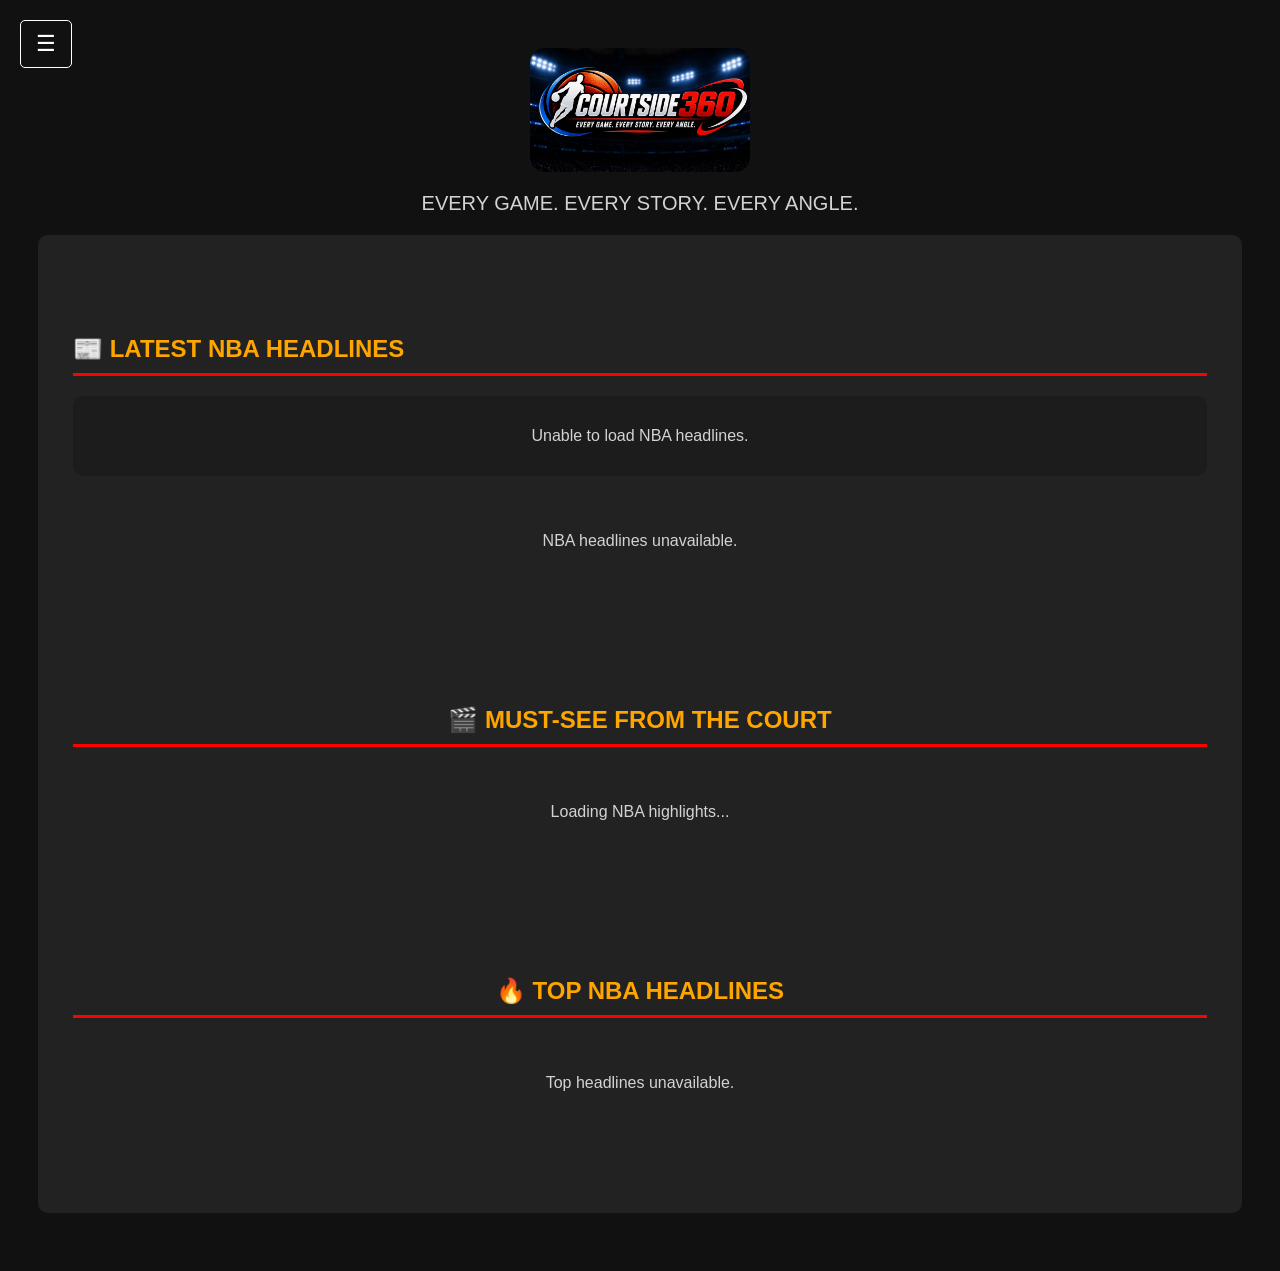
==== commit 8b5e93a8: "Update COURTSIDE 360 website" ====
--- a/index.html
+++ b/index.html
@@ -2,22 +2,68 @@
 <!DOCTYPE html>
 <html>
 <head>
-    <title>NBA Central</title>
+    <title>COURTSIDE 360 | EVERY GAME. EVERY STORY. EVERY ANGLE.</title>
+    <link rel="icon" type="image/png" href="courtside-logo.png">
     <link rel="stylesheet" href="style.css">
 </head>
 <body>
 
-    <h1 id="home">Welcome to NBA Central</h1>
-
-    <p>Your home for everything NBA!</p>
-    <nav>
+    <header class="main-header">
+
+    <button id="menu-button">☰</button>
+
+    <img src="courtside-logo.png" alt="COURTSIDE 360 Logo" class="site-logo">
+
+    <p>EVERY GAME. EVERY STORY. EVERY ANGLE.</p>
+
+</header>
+
+<nav id="main-navigation">
     <a href="#home">HOME</a>
     <a href="#teams">TEAMS</a>
     <a href="#players">PLAYERS</a>
     <a href="#scores">SCORES</a>
     <a href="#standings">STANDINGS</a>
 </nav>
-<img src="nba.jpg" alt="NBA Basketball" width="100%">
+<div id="home-page">
+<section id="headlines-section">
+
+    <h2>📰 LATEST NBA HEADLINES</h2>
+
+    <div id="featured-headline">
+        <p>Loading top NBA story...</p>
+    </div>
+
+    <div id="headlines-container">
+        <p>Loading latest NBA news...</p>
+    </div>
+
+</section>
+<!-- NBA VIDEO HIGHLIGHTS -->
+
+<section id="video-highlights">
+
+    <h2>🎬 MUST-SEE FROM THE COURT</h2>
+
+    <div id="videos-container">
+        <p>Loading NBA highlights...</p>
+    </div>
+
+</section>
+<!-- TOP NBA HEADLINES -->
+
+<section id="top-headlines">
+
+    <h2>🔥 TOP NBA HEADLINES</h2>
+
+    <div id="top-headlines-container">
+        <p>Loading top headlines...</p>
+    </div>
+
+</section>
+</div>
+
+<section id="teams">
 <p id="last-updated">Last Updated: Waiting for data...</p>
 <p class="refresh-note">Standings automatically refresh every 5 minutes.</p>
 <input
@@ -40,113 +86,76 @@
 <details>
     <summary>⭐ Southwest Division (5 Teams)</summary>
     <div id="southwest-teams"></div>
-<div class="team-card">
-    <h3>Dallas Mavericks</h3>
-    <p>Conference: Western</p>
-    <p>Division: Southwest</p>
-    <p>Home: Dallas</p>
-</div>
-<div class="team-card">
-    <h3>Houston Rockets</h3>
-    <p>Conference: Western</p>
-    <p>Division: Southwest</p>
-    <p>Home: Houston</p>
-</div>
-<div class="team-card">
-    <h3>Memphis Grizzlies</h3>
-    <p>Conference: Western</p>
-    <p>Division: Southwest</p>
-    <p>Home: Memphis</p>
-</div>
-<div class="team-card">
-    <h3>New Orleans Pelicans</h3>
-    <p>Conference: Western</p>
-    <p>Division: Southwest</p>
-    <p>Home: New Orleans</p>
-</div>
-<div class="team-card">
-    <h3>San Antonio Spurs</h3>
-    <p>Conference: Western</p>
-    <p>Division: Southwest</p>
-    <p>Home: San Antonio</p>
-</div>
 </details>
 </details>
 <details>
     <summary>🏀 Eastern Conference (15 Teams)</summary>
 <details>
     <summary>🌆 Atlantic Division (5 Teams)</summary>
-    <div id="atlantic-teams"></div>F
-<div class="team-card">
-    <h3>Boston Celtics</h3>
-    <p>Conference: Eastern</p>
-    <p>Division: Atlantic</p>
-    <p>Home: Boston</p>
-</div>
-<div class="team-card">
-    <h3>Brooklyn Nets</h3>
-    <p>Conference: Eastern</p>
-    <p>Division: Atlantic</p>
-    <p>Home: Brooklyn</p>
-</div>
-<div class="team-card">
-    <h3>New York Knicks</h3>
-    <p>Conference: Eastern</p>
-    <p>Division: Atlantic</p>
-    <p>Home: New York</p>
-</div>
-<div class="team-card">
-    <h3>Philadelphia 76ers</h3>
-    <p>Conference: Eastern</p>
-    <p>Division: Atlantic</p>
-    <p>Home: Philadelphia</p>
-</div>
-<div class="team-card">
-    <h3>Toronto Raptors</h3>
-    <p>Conference: Eastern</p>
-    <p>Division: Atlantic</p>
-    <p>Home: Toronto</p>
-</div>
+    <div id="atlantic-teams"></div>
 </details>
 <details>
     <summary>🏙️ Central Division (5 Teams)</summary>
     <div id="central-teams"></div>
-<div class="team-card">
-    <h3>Chicago Bulls</h3>
-    <p>Conference: Eastern</p>
-    <p>Division: Central</p>
-    <p>Home: Chicago</p>
-</div>
-<div class="team-card">
-    <h3>Cleveland Cavaliers</h3>
-    <p>Conference: Eastern</p>
-    <p>Division: Central</p>
-    <p>Home: Cleveland</p>
-</div>
-<div class="team-card">
-    <h3>Detroit Pistons</h3>
-    <p>Conference: Eastern</p>
-    <p>Division: Central</p>
-    <p>Home: Detroit</p>
-</div>
-<div class="team-card">
-    <h3>Indiana Pacers</h3>
-    <p>Conference: Eastern</p>
-    <p>Division: Central</p>
-    <p>Home: Indianapolis</p>
-</div>
-<div class="team-card">
-    <h3>Milwaukee Bucks</h3>
-    <p>Conference: Eastern</p>
-    <p>Division: Central</p>
-    <p>Home: Milwaukee</p>
-</div>
 </details>
 <details>
     <summary>🌴 Southeast Division (5 Teams)</summary>
     <div id="southeast-teams"></div>
 </details>
 </details>
+</section>
+<!-- PLAYERS PAGE -->
+
+<div id="players-page">
+
+    <h2>NBA Players</h2>
+
+    <p>Discover your favourite NBA players, their teams and statistics.</p>
+<input
+    type="text"
+    id="player-search"
+    placeholder="🔍 Search for an NBA player..."
+>
+<select id="stat-filter">
+    <option value="points">Points (PTS)</option>
+    <option value="rebounds">Rebounds (REB)</option>
+    <option value="assists">Assists (AST)</option>
+    <option value="steals">Steals (STL)</option>
+    <option value="blocks">Blocks (BLK)</option>
+    <option value="threePointers">3-Pointers (3PM)</option>
+</select>
+<select id="team-filter">
+    <option value="all">All NBA Teams</option>
+</select>
+    <div id="players-container">
+<table id="players-table">
+
+    <thead>
+    <tr>
+        <th>Rank</th>
+        <th>Player</th>
+        <th>Team</th>
+        <th>GP</th>
+        <th onclick="sortPlayers('points')">PTS ↕</th>
+        <th onclick="sortPlayers('rebounds')">REB ↕</th>
+        <th onclick="sortPlayers('assists')">AST ↕</th>
+        <th onclick="sortPlayers('steals')">STL ↕</th>
+        <th onclick="sortPlayers('blocks')">BLK ↕</th>
+        <th onclick="sortPlayers('threePointers')">3PM ↕</th>
+        <th onclick="sortPlayers('fgPercentage')">FG% ↕</th>
+<th onclick="sortPlayers('threePointPercentage')">3P% ↕</th>
+<th onclick="sortPlayers('freeThrowPercentage')">FT% ↕</th>
+    </tr>
+</thead>
+
+    <tbody id="players-table-body">
+    </tbody>
+
+</table>
+</div>
+
+</div>
+<div id="scores-page">
 <h2 id="scores">Latest NBA Scores</h2>
 <div>
     <details>
@@ -169,12 +178,13 @@
 </details>
 </details>
 </div>
+</div>
+<div id="standings-page">
 <h2 id="standings">NBA Standings</h2>
 <h3>Western Conference</h3>
 <div class="playoff-legend">
     <span class="legend-playoff">■ Playoff Positions (1–6)</span>
     <span class="legend-playin">■ Play-In Positions (7–10)</span>
-</div>
 </div>
 <button id="refresh-button">Refresh Standings 🔄</button>
 <details>
@@ -446,38 +456,8 @@
 </tr>
 </table>
 </details>
-<div>
-    <h3>Welcome to the 2026 NBA Season</h3>
-    <p>Follow your favourite teams and players throughout the season.</p>
-</div>
-
-<div>
-    <h3>Player Spotlight</h3>
-    <p>Discover the biggest stars in basketball.</p>
-</div>
-
-<footer>
-    <p>© 2026 NBA Central. All Rights Reserved.</p>
-    <p>Made for basketball fans 🏀</p>
-    <section id="customer-support">
-    <h2>📞 Contact NBA Central</h2>
-    <p>Have questions, suggestions or feedback? Get in touch with us.</p>
-
-    <p>
-        📧 Email Support:
-        <a href="mailto:burudidonald2005@gmail.com">
-            Send us an Email
-        </a>
-    </p>
-
-    <p>
-        💬 WhatsApp Support:
-        <a href="https://wa.me/254791412622" target="_blank">
-            Chat with us on WhatsApp
-        </a>
-    </p>
-</section>
-</footer>
+</div>
+
 <script src="script.js"></script>
 </body>
-</html>
+</html>
--- a/style.css
+++ b/style.css
@@ -307,18 +307,32 @@
     display: flex;
     align-items: center;
     justify-content: space-between;
-    gap: 15px;
+    gap: 8px;
+    width: 100%;
+    min-width: 0;
 }
 
 .team-info div {
     display: flex;
     align-items: center;
-    gap: 8px;
+    gap: 5px;
+    flex: 1;
+    min-width: 0;
+}
+
+.team-info div span {
+    overflow-wrap: anywhere;
+    font-size: 13px;
+}
+
+.team-info div:last-child {
+    justify-content: flex-end;
 }
 
 .team-info h3 {
-    font-size: 20px;
+    font-size: 16px;
     white-space: nowrap;
+    flex-shrink: 0;
 }
 .live-game {
     border-left: 5px solid #ff3333;
@@ -403,9 +417,8 @@
 
 .highlight-thumbnail:hover {
     transform: scale(1.02);
-}
-}
-
+
+}
 .game-card a {
     display: inline-block;
     color: #00aaff;
@@ -459,6 +472,36 @@
     width: 65%;
     text-align: left;
 }
+[id^="standings-"] {
+    width: 100%;
+    max-width: 100%;
+    overflow-x: auto;
+    box-sizing: border-box;
+}
+
+[id^="standings-"] table {
+    width: 100%;
+    min-width: 350px;
+    border-collapse: collapse;
+    table-layout: fixed;
+    font-size: 11px;
+}
+
+[id^="standings-"] th,
+[id^="standings-"] td {
+    padding: 4px 2px;
+    text-align: center;
+    border-bottom: 1px solid #444;
+    color: white;
+    font-size: 10px;
+}
+
+[id^="standings-"] th:nth-child(2),
+[id^="standings-"] td:nth-child(2) {
+    width: 65%;
+    text-align: left;
+    overflow-wrap: anywhere;
+}
 .past-game {
     background: #17212d;
     border-left: 4px solid #f5a623;
@@ -479,4 +522,393 @@
 
 .game-card a:hover {
     background: #0077b6;
+}
+.game-card {
+    width: 100%;
+    max-width: 100%;
+    box-sizing: border-box;
+    overflow: hidden;
+}
+
+.team-info {
+    display: grid;
+    grid-template-columns: minmax(0, 1fr) auto minmax(0, 1fr);
+    gap: 5px;
+    width: 100%;
+}
+
+.team-info div {
+    min-width: 0;
+    display: flex;
+    flex-direction: column;
+    align-items: center;
+    text-align: center;
+}
+
+.team-info div span {
+    overflow-wrap: anywhere;
+    word-break: normal;
+    font-size: 12px;
+}
+
+.team-info img {
+    width: 35px;
+    height: 35px;
+}
+
+.team-info h3 {
+    font-size: 14px;
+}
+/* COMPACT GAME CARDS */
+.game-card {
+    padding: 10px;
+    margin-bottom: 10px;
+    min-height: unset;
+    height: auto;
+    box-sizing: border-box;
+}
+
+.team-info {
+    min-height: unset;
+    padding: 0;
+    align-items: center;
+}
+
+.team-info div {
+    gap: 4px;
+}
+
+.team-info img {
+    width: 32px;
+    height: 32px;
+}
+
+.team-info div span {
+    font-size: 12px;
+    line-height: 1.2;
+}
+
+.team-info h3 {
+    margin: 0;
+    font-size: 14px;
+}
+
+.game-card p {
+    margin: 5px 0 0;
+    font-size: 12px;
+}
+/* EXTRA COMPACT GAME CARDS */
+.game-card {
+    padding: 5px 8px;
+    margin-bottom: 6px;
+}
+
+.team-info {
+    gap: 3px;
+}
+
+.team-info img {
+    width: 26px;
+    height: 26px;
+}
+
+.team-info div span {
+    font-size: 11px;
+    line-height: 1.1;
+}
+
+.team-info h3 {
+    font-size: 12px;
+}
+
+.game-card p {
+    margin: 3px 0 0;
+    font-size: 10px;
+}
+
+.highlight-thumbnail {
+    max-width: 100%;
+    height: auto;
+}
+.game-card {
+    padding-top: 2px;
+    padding-bottom: 2px;
+}
+
+.team-info {
+    margin: 0;
+    padding: 0;
+    min-height: 0;
+}
+
+.team-info div {
+    margin: 0;
+    padding: 0;
+}
+
+.game-card p {
+    margin-top: 2px;
+    margin-bottom: 0;
+}
+/* COMPACT STANDINGS */
+#wolves-standings table {
+    border-collapse: collapse;
+}
+
+#wolves-standings th,
+#wolves-standings td {
+    padding: 2px 5px;
+    line-height: 1.2;
+    font-size: 12px;
+}
+
+#wolves-standings tr {
+    height: auto;
+}
+#wolves-standings th,
+#wolves-standings td {
+    padding: 0px 4px;
+    line-height: 1;
+    font-size: 11px;
+}
+
+#wolves-standings table {
+    border-spacing: 0;
+}
+
+#wolves-standings tr {
+    height: 20px;
+}
+#wolves-standings th,
+#wolves-standings td {
+    padding: 0 !important;
+    margin: 0 !important;
+    line-height: 1 !important;
+    font-size: 10px;
+    height: 16px;
+}
+
+#wolves-standings table {
+    border-collapse: collapse;
+    border-spacing: 0;
+}
+
+#wolves-standings tr {
+    height: 16px;
+}
+#east-standings th,
+#east-standings td,
+#west-standings th,
+#west-standings td,
+#wolves-standings th,
+#wolves-standings td {
+    font-size: 9px;
+    line-height: 0.9 !important;
+    height: 14px;
+    padding: 0 !important;
+}
+.team-card details {
+    padding: 3px;
+    margin: 2px 0;
+}
+
+.team-card details summary {
+    padding: 5px;
+    font-size: 13px;
+}
+
+.team-card details p {
+    margin: 3px 0;
+    font-size: 12px;
+}
+.site-logo {
+    width: 220px;
+    height: auto;
+    display: block;
+    margin: 10px auto;
+}
+#headlines-section {
+    margin: 25px auto;
+    padding: 15px;
+    max-width: 1200px;
+}
+
+#headlines-section h2 {
+    border-bottom: 3px solid red;
+    padding-bottom: 10px;
+    font-size: 24px;
+    text-align: left;
+}
+
+#featured-headline,
+#headlines-container {
+    margin-top: 20px;
+}
+#headlines-container {
+    display: grid;
+    grid-template-columns: repeat(auto-fit, minmax(250px, 1fr));
+    gap: 20px;
+}
+
+.headline-card {
+    background: #1c1c1c;
+    color: white;
+    padding: 12px;
+    border-radius: 10px;
+    overflow: hidden;
+}
+
+.headline-card img {
+    width: 100%;
+    height: 170px;
+    object-fit: cover;
+    border-radius: 7px;
+}
+
+.headline-card h3 {
+    font-size: 17px;
+    margin: 12px 0;
+}
+
+.headline-card p {
+    font-size: 14px;
+    line-height: 1.5;
+}
+
+.headline-card a,
+#featured-headline a {
+    color: #ff4545;
+    font-weight: bold;
+    text-decoration: none;
+}
+
+#featured-headline {
+    background: #1c1c1c;
+    color: white;
+    padding: 15px;
+    border-radius: 10px;
+}
+
+#featured-headline h3 {
+    font-size: 24px;
+}
+/* NBA VIDEO HIGHLIGHTS */
+
+#video-highlights {
+    margin: 30px auto;
+    padding: 15px;
+    max-width: 1200px;
+}
+
+#video-highlights h2 {
+    border-bottom: 3px solid red;
+    padding-bottom: 10px;
+    font-size: 24px;
+}
+
+#videos-container {
+    display: grid;
+    grid-template-columns: repeat(auto-fit, minmax(250px, 1fr));
+    gap: 20px;
+    margin-top: 20px;
+}
+/* TOP NBA HEADLINES */
+
+#top-headlines {
+    margin: 30px auto;
+    padding: 15px;
+    max-width: 1200px;
+}
+
+#top-headlines h2 {
+    border-bottom: 3px solid red;
+    padding-bottom: 10px;
+    font-size: 24px;
+}
+
+#top-headlines-container {
+    display: grid;
+    grid-template-columns: repeat(auto-fit, minmax(250px, 1fr));
+    gap: 20px;
+    margin-top: 20px;
+}
+/* COLLAPSIBLE SIDE NAVIGATION */
+
+#main-navigation {
+    display: none;
+    position: fixed;
+    top: 0;
+    left: 0;
+    width: 230px;
+    height: 100%;
+    background-color: #111;
+    border-right: 3px solid red;
+    padding: 80px 15px 20px;
+    box-sizing: border-box;
+    z-index: 1000;
+}
+
+#main-navigation a {
+    display: block;
+    color: white;
+    text-decoration: none;
+    font-weight: bold;
+    padding: 15px;
+    margin-bottom: 8px;
+    border-bottom: 1px solid #444;
+}
+
+#main-navigation a:hover {
+    background-color: #333;
+    color: red;
+}
+#menu-button {
+    position: absolute;
+    top: 20px;
+    left: 20px;
+    background: #111;
+    color: white;
+    border: 1px solid white;
+    padding: 10px 15px;
+    font-size: 22px;
+    cursor: pointer;
+    border-radius: 5px;
+}
+/* HIDE TEAMS FROM HOMEPAGE */
+
+#home-page,
+#teams,
+#players-page,
+#scores-page,
+#standings-page {
+    display: none;
+}
+/* NBA PLAYERS LEADERBOARD */
+
+#players-container {
+    width: 100%;
+    overflow-x: auto;
+    padding: 15px 0;
+}
+
+#players-table {
+    width: 100%;
+    border-collapse: collapse;
+    min-width: 850px;
+}
+
+#players-table th,
+#players-table td {
+    padding: 12px;
+    text-align: center;
+    border-bottom: 1px solid #ddd;
+}
+
+#players-table th {
+    background-color: #222;
+    color: white;
+}
+
+#players-table tbody tr:hover {
+    background-color: #eeeeee;
 }
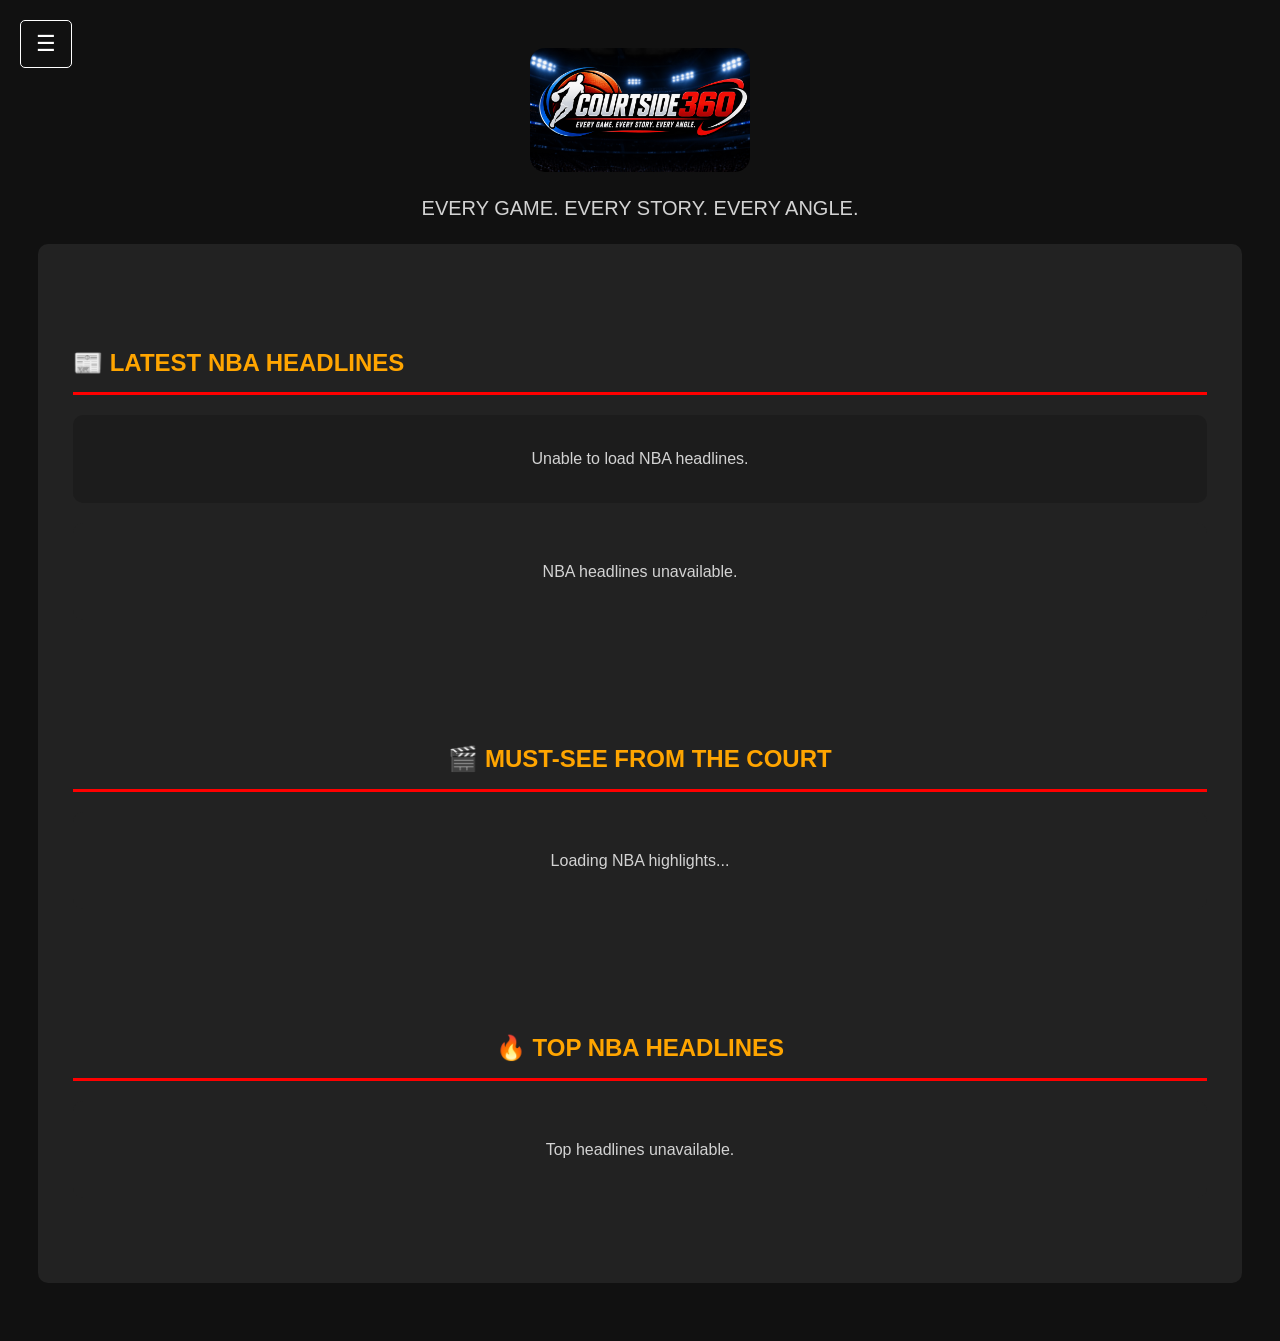
==== commit b302e2f5: "Add Customer Care page" ====
--- a/index.html
+++ b/index.html
@@ -24,6 +24,7 @@
     <a href="#players">PLAYERS</a>
     <a href="#scores">SCORES</a>
     <a href="#standings">STANDINGS</a>
+    <a href="customer-care.html">CUSTOMER CARE</a>
 </nav>
 <div id="home-page">
 <section id="headlines-section">
@@ -459,5 +460,18 @@
 </div>
 
 <script src="script.js"></script>
+<!--Start of Tawk.to Script-->
+<script type="text/javascript">
+var Tawk_API=Tawk_API||{}, Tawk_LoadStart=new Date();
+(function(){
+var s1=document.createElement("script"),s0=document.getElementsByTagName("script")[0];
+s1.async=true;
+s1.src='https://embed.tawk.to/6b09d28b8414cc3d09adb550/1k8f5st80';
+s1.charset='UTF-8';
+s1.setAttribute('crossorigin','*');
+s0.parentNode.insertBefore(s1,s0);
+})();
+</script>
+<!--End of Tawk.to Script-->
 </body>
 </html>
--- a/style.css
+++ b/style.css
@@ -911,4 +911,29 @@
 
 #players-table tbody tr:hover {
     background-color: #eeeeee;
+}
+/* CUSTOMER CARE PAGE */
+
+body {
+    line-height: 1.6;
+}
+.care-contact {
+    max-width: 650px;
+    margin-left: 40px;
+    margin-right: auto;
+    padding: 20px;
+}
+.support-button {
+    display: inline-block;
+    padding: 10px 20px;
+    margin: 8px 0;
+    background-color: #f5a623;
+    color: #000;
+    text-decoration: none;
+    font-weight: bold;
+    border-radius: 6px;
+}
+
+.support-button:hover {
+    background-color: #ffffff;
 }
